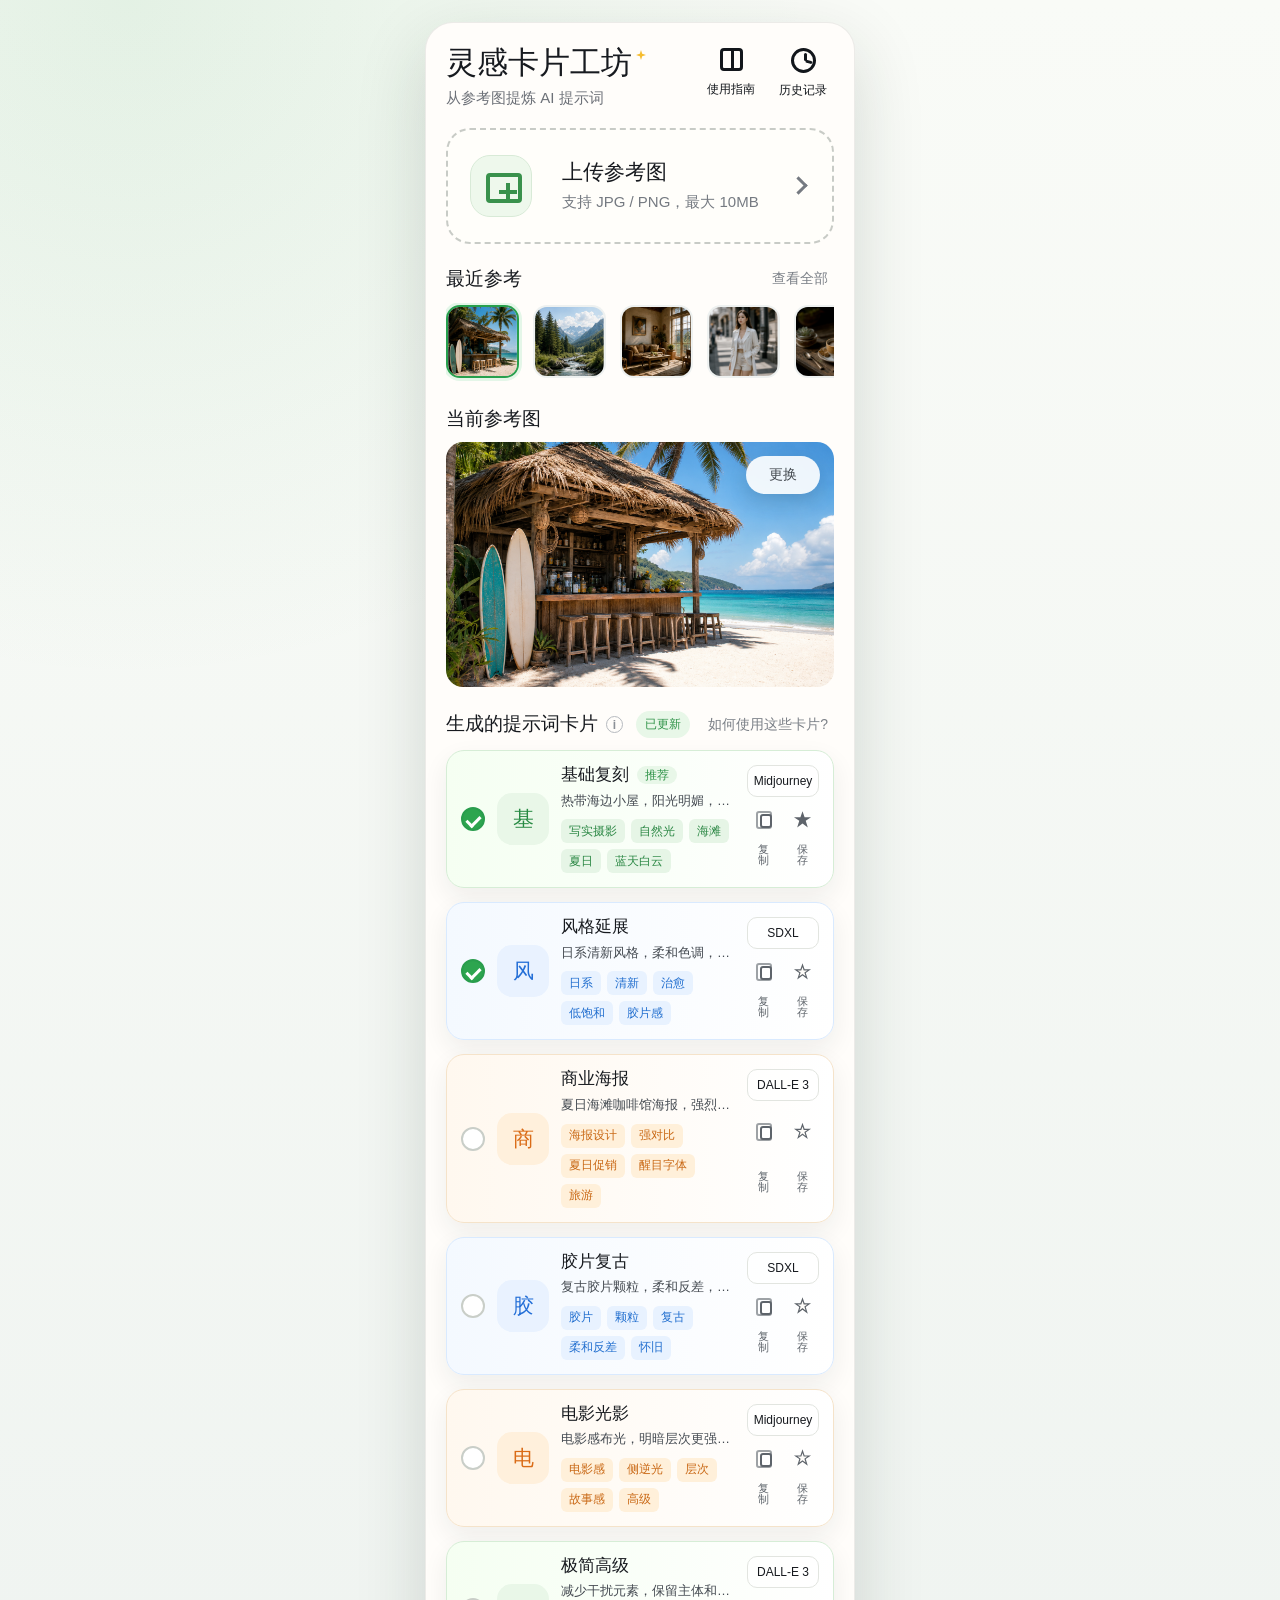
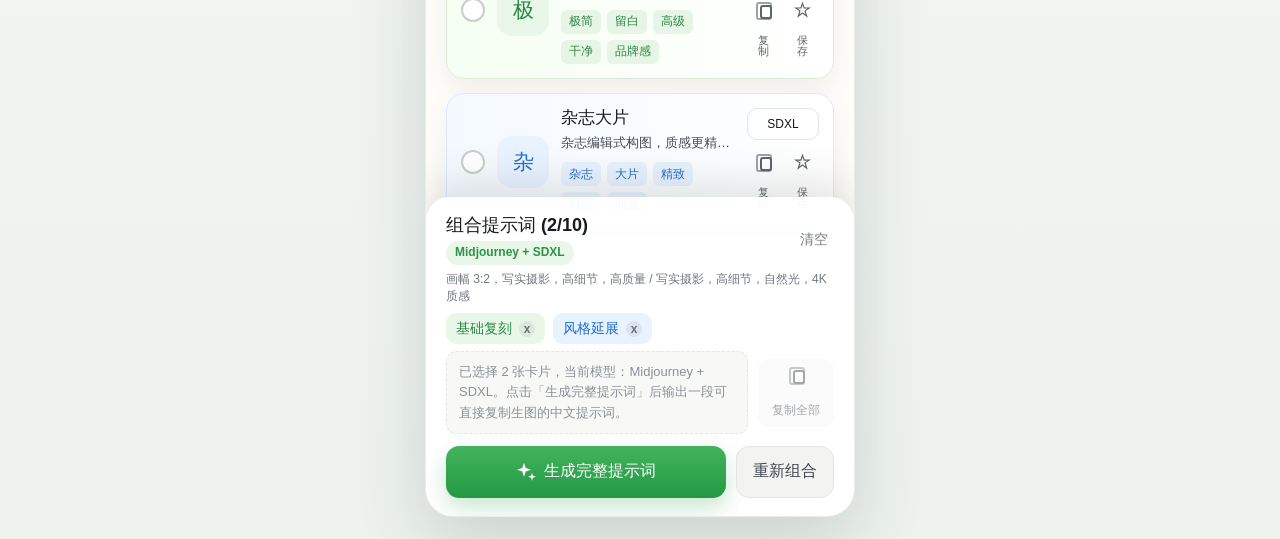
==== index.html @ 82271898 "Update prompt card styles and model label" ====
<!doctype html>
<html lang="en">
  <head>
    <meta charset="UTF-8" />
    <meta name="viewport" content="width=device-width, initial-scale=1.0" />
    <title>灵感卡片工坊</title>
    <script type="module" crossorigin src="./assets/index-Csg4Dhlb.js"></script>
    <link rel="stylesheet" crossorigin href="./assets/index-CiDyqwXQ.css">
  </head>
  <body>
    <div id="root"></div>
  </body>
</html>
---- assets/index-CiDyqwXQ.css ----
:root{font-family:Inter,SF Pro Display,PingFang SC,Microsoft YaHei,Arial,sans-serif;color:#171a1f;background:#eef2ef;font-synthesis:none;text-rendering:optimizeLegibility}*{box-sizing:border-box}body{margin:0;min-width:320px;min-height:100vh;-webkit-font-smoothing:antialiased}button{border:0;color:inherit;font:inherit;cursor:pointer}img{display:block}.app-shell{min-height:100vh;display:flex;justify-content:center;background:radial-gradient(circle at 10% 0%,rgba(82,173,103,.13),transparent 28%),linear-gradient(180deg,#f9fbf7,#edf2ef);padding:22px}.phone-frame{width:min(100%,430px);min-height:920px;position:relative;overflow:hidden;border:1px solid rgba(23,26,31,.08);border-radius:28px;background:#fffdfa;box-shadow:0 24px 70px #162e2029;padding:24px 20px 285px}.topbar{display:flex;align-items:flex-start;justify-content:space-between;gap:18px;margin-bottom:20px}.topbar h1{margin:0;font-size:31px;line-height:1.05;font-weight:860;letter-spacing:0}.topbar h1:after{content:"";display:inline-block;width:10px;height:10px;margin-left:4px;background:#f6bd2f;clip-path:polygon(50% 0,62% 38%,100% 50%,62% 62%,50% 100%,38% 62%,0 50%,38% 38%);transform:translateY(-13px)}.topbar p{margin:8px 0 0;color:#6d7178;font-size:15px;line-height:1.35}.topbar nav{display:flex;gap:10px;flex:0 0 auto}.icon-action{width:62px;min-height:58px;display:grid;justify-items:center;gap:4px;background:transparent;color:#12161b;font-size:12px;line-height:1.15;white-space:nowrap}.icon-action:hover,.icon-action:focus-visible{color:#259245;outline:none}.book-glyph,.clock-glyph,.upload-mark,.glyph,.chevron{display:inline-block;position:relative;flex:0 0 auto}.book-glyph{width:23px;height:23px;border:3px solid currentColor;border-radius:4px}.book-glyph:before{content:"";position:absolute;top:-3px;bottom:-3px;left:8px;border-left:3px solid currentColor}.clock-glyph{width:25px;height:25px;border:3px solid currentColor;border-radius:50%}.clock-glyph:before,.clock-glyph:after{content:"";position:absolute;left:10px;bottom:9px;width:3px;background:currentColor;border-radius:5px;transform-origin:bottom center}.clock-glyph:before{height:8px}.clock-glyph:after{height:7px;transform:rotate(105deg)}.upload-drop{width:100%;min-height:116px;display:grid;grid-template-columns:74px 1fr 18px;align-items:center;gap:18px;padding:20px 22px;border:2px dashed #c8cbc6;border-radius:24px;background:#fffefa;text-align:left}.upload-drop:hover{border-color:#38a354;background:#f9fff7}.upload-mark{width:62px;height:62px;border-radius:20px;background:#eef8ec;border:1px solid #d8ead7}.upload-mark:before{content:"";position:absolute;left:15px;top:17px;width:28px;height:22px;border:4px solid #39914c;border-radius:4px}.upload-mark:after{content:"";position:absolute;right:14px;bottom:15px;width:18px;height:18px;background:linear-gradient(#39914c,#39914c) center / 4px 18px no-repeat,linear-gradient(#39914c,#39914c) center / 18px 4px no-repeat}.upload-drop strong{display:block;font-size:21px;line-height:1.2;font-weight:760}.upload-drop small{display:block;margin-top:8px;color:#757a81;font-size:15px;line-height:1.35}.chevron{width:13px;height:13px;border-top:3px solid #757a81;border-right:3px solid #757a81;transform:rotate(45deg)}.section-heading{display:flex;align-items:center;justify-content:space-between;gap:12px;margin:24px 0 12px}.section-heading h2{margin:0;display:flex;align-items:center;gap:8px;font-size:19px;line-height:1.2;font-weight:800}.section-heading h2 span{display:inline-grid;place-items:center;width:17px;height:17px;border-radius:50%;border:1px solid #b6babf;color:#8b9097;font-size:12px;font-weight:700}.section-heading button{flex:0 0 auto;background:transparent;color:#7a7f86;font-size:14px}.section-heading button:hover{color:#259245}.thumb-row{display:grid;grid-auto-flow:column;grid-auto-columns:73px;gap:14px;overflow-x:auto;padding:2px 0 6px;scrollbar-width:none}.thumb-row::-webkit-scrollbar{display:none}.thumb{width:73px;height:73px;overflow:hidden;padding:0;border-radius:14px;background:#eef1f0;border:2px solid transparent}.thumb.active{border-color:#28a04e;box-shadow:0 0 0 3px #e4f6e8}.thumb img{width:100%;height:100%;object-fit:cover}.image-card{position:relative;height:245px;overflow:hidden;border-radius:17px;background:#edf1ee}.image-card img{width:100%;height:100%;object-fit:cover}.image-card button{position:absolute;top:14px;right:14px;min-width:74px;min-height:38px;border-radius:19px;background:#ffffffe6;color:#444a50;font-size:14px;font-weight:700;box-shadow:0 8px 20px #0000001f}.image-status{position:absolute;left:14px;top:14px;min-height:34px;display:inline-flex;align-items:center;padding:7px 12px;border-radius:999px;background:#121814b8;color:#fff;font-size:13px;font-weight:800;-webkit-backdrop-filter:blur(10px);backdrop-filter:blur(10px)}.analysis-pill{flex:0 0 auto;min-height:26px;display:inline-flex;align-items:center;padding:5px 9px;border-radius:999px;color:#2f9348;background:#e8f7e8;font-size:12px;font-weight:800}.analysis-pill.loading{color:#946315;background:#fff2d9}.analysis-pill.locked{color:#8f5a18;background:#fff0da}.api-notice{display:grid;gap:4px;margin-top:10px;padding:12px;border:1px solid #f0dcc1;border-radius:14px;background:#fff8ef;color:#5e4730}.api-notice strong{font-size:14px;line-height:1.2;font-weight:850}.api-notice span{font-size:12px;line-height:1.55}.card-stack{display:grid;gap:14px}.prompt-card{position:relative;display:grid;grid-template-columns:24px 52px 1fr auto;gap:12px;align-items:center;min-height:116px;padding:14px;border:1px solid #e8ebe7;border-radius:18px;background:#fff;box-shadow:0 10px 26px #232b2612}.prompt-card.selected.green,.prompt-card.green{border-color:#d6edd6;background:linear-gradient(90deg,#f5fff2,#fff)}.prompt-card.selected.blue,.prompt-card.blue{border-color:#d9eaff;background:linear-gradient(90deg,#f4f9ff,#fff)}.prompt-card.selected.orange,.prompt-card.orange{border-color:#f5e3ca;background:linear-gradient(90deg,#fff8ef,#fff)}.select-dot{width:24px;height:24px;padding:0;border:2px solid #c9cec8;border-radius:50%;background:#fff}.prompt-card.selected .select-dot{border-color:#299d4d;background:#2da54f}.select-dot span{display:block;width:9px;height:14px;margin:2px 0 0 6px;border-right:3px solid #fff;border-bottom:3px solid #fff;transform:rotate(45deg);opacity:0}.prompt-card.selected .select-dot span{opacity:1}.card-icon{width:52px;height:52px;display:grid;place-items:center;border-radius:15px;font-size:21px;font-weight:850}.green .card-icon{color:#278a43;background:#e9f7e8}.blue .card-icon{color:#246fd7;background:#e9f2ff}.orange .card-icon{color:#da6b16;background:#fff0dc}.card-content{min-width:0}.card-title-row{display:flex;align-items:center;gap:8px;margin-bottom:6px}.card-title-row h3{margin:0;font-size:17px;line-height:1.15;font-weight:800}.card-title-row strong{padding:2px 8px;border-radius:999px;color:#2f9348;background:#e8f7e8;font-size:12px;line-height:1.2}.card-content p{margin:0;max-width:225px;color:#454b52;font-size:13px;line-height:1.5;white-space:nowrap;overflow:hidden;text-overflow:ellipsis}.tag-row{display:flex;flex-wrap:wrap;gap:6px;margin-top:9px}.tag-row span{min-height:24px;display:inline-flex;align-items:center;padding:3px 8px;border-radius:6px;font-size:12px;line-height:1.2;font-weight:650}.green .tag-row span{color:#2c8845;background:#e6f5e6}.blue .tag-row span{color:#226fcf;background:#e8f2ff}.orange .tag-row span{color:#c96815;background:#fff0da}.card-actions{align-self:stretch;display:grid;grid-template-columns:1fr 1fr;grid-template-rows:32px 1fr;gap:6px;width:72px}.engine-pill{grid-column:1 / -1;display:inline-flex;align-items:center;justify-content:center;min-height:32px;border:1px solid #e2e5e0;border-radius:10px;background:#ffffffc2;font-size:12px;white-space:nowrap}.card-actions button{display:grid;place-items:center;gap:3px;background:transparent;color:#5e646b;font-size:11px;line-height:1}.glyph{width:19px;height:19px;color:currentColor}.copy-glyph:before,.copy-glyph span{content:"";position:absolute;width:12px;height:14px;border:2px solid currentColor;border-radius:3px}.copy-glyph:before{left:2px;top:1px;opacity:.6}.copy-glyph span{right:1px;bottom:1px;background:#fff}.star-glyph{clip-path:polygon(50% 4%,61% 36%,95% 36%,67% 55%,78% 90%,50% 69%,22% 90%,33% 55%,5% 36%,39% 36%);background:currentColor}.star-glyph:after{content:"";position:absolute;top:4px;right:4px;bottom:4px;left:4px;clip-path:inherit;background:#fffdfa}.star-glyph.filled:after{display:none}.spark-glyph{width:20px;height:20px}.spark-glyph:before,.spark-glyph span{content:"";position:absolute;background:currentColor;clip-path:polygon(50% 0,62% 38%,100% 50%,62% 62%,50% 100%,38% 62%,0 50%,38% 38%)}.spark-glyph:before{top:1px;right:5px;bottom:5px;left:1px}.spark-glyph span{width:8px;height:8px;right:0;bottom:1px}.composer{position:absolute;left:0;right:0;bottom:0;padding:18px 20px;border-radius:24px 24px 0 0;background:#fffffff5;box-shadow:0 -14px 40px #242d2821}.composer-header{display:flex;align-items:center;justify-content:space-between;gap:12px;margin-bottom:6px}.composer-title{display:grid;gap:4px;min-width:0}.composer h2{margin:0;font-size:18px;line-height:1.2;font-weight:800}.composer-title span{width:fit-content;max-width:100%;min-height:24px;display:inline-flex;align-items:center;padding:4px 9px;border-radius:999px;color:#2f9348;background:#e8f7e8;font-size:12px;line-height:1.2;font-weight:800;white-space:nowrap;overflow:hidden;text-overflow:ellipsis}.composer-header button{background:transparent;color:#767b82;font-size:14px}.model-settings{margin-bottom:8px;color:#71777f;font-size:12px;line-height:1.45}.selected-chip-row{display:flex;gap:8px;min-height:34px;overflow-x:auto;padding-bottom:7px;scrollbar-width:none}.selected-chip-row::-webkit-scrollbar{display:none}.selected-chip{flex:0 0 auto;display:inline-flex;align-items:center;gap:7px;min-height:31px;padding:6px 10px;border-radius:10px;font-size:14px;font-weight:720}.selected-chip.green{color:#278a43;background:#e9f7e8}.selected-chip.blue{color:#1f6ed0;background:#e9f2ff}.selected-chip.orange{color:#cf6f19;background:#fff0da}.selected-chip span{width:16px;height:16px;display:grid;place-items:center;border-radius:50%;background:#0000000f;color:#697077;font-size:12px;line-height:1}.prompt-output{display:grid;grid-template-columns:1fr 76px;gap:10px;align-items:center;margin-bottom:12px}.prompt-output p{min-height:118px;max-height:172px;overflow:auto;margin:0;padding:10px 12px;border:1px solid #e2e5e0;border-radius:10px;color:#424850;background:#fff;font-size:13px;line-height:1.55;white-space:pre-wrap;user-select:text;-webkit-user-select:text}.prompt-output p.empty{min-height:68px;color:#8a9097;background:#f8f9f7;border-style:dashed}.prompt-output p.generated{color:#2d3630;border-color:#bde3c2;background:#fbfffa}.prompt-output button{min-height:118px;display:grid;place-items:center;gap:5px;border-radius:10px;background:#f7f8f6;color:#515860;font-size:12px}.prompt-output p.empty+button{min-height:68px}.prompt-output button:disabled{cursor:not-allowed;opacity:.52}.composer-actions{display:grid;grid-template-columns:1fr 98px;gap:10px}.primary-action,.secondary-action{min-height:52px;display:inline-flex;align-items:center;justify-content:center;gap:8px;border-radius:13px;font-size:16px;font-weight:800}.primary-action{color:#fff;background:linear-gradient(180deg,#43b45d,#249844);box-shadow:0 10px 22px #2498443d}.primary-action.loading{background:linear-gradient(180deg,#6fc680,#3ca65a)}.primary-action.locked{color:#80501b;background:linear-gradient(180deg,#ffe0b6,#f6c579);box-shadow:0 10px 22px #a1671f29}.primary-action:disabled,.primary-action[disabled]{cursor:not-allowed;background:#d9ddd7;box-shadow:none}.secondary-action{color:#41484f;background:#f3f4f2;border:1px solid #e3e5e1}.toast{position:fixed;left:50%;bottom:24px;z-index:30;transform:translate(-50%);max-width:min(360px,calc(100vw - 36px));padding:11px 16px;border-radius:999px;background:#1a1e22eb;color:#fff;font-size:14px;box-shadow:0 12px 30px #0003}.modal-backdrop{position:absolute;top:0;right:0;bottom:0;left:0;z-index:20;display:grid;place-items:end center;padding:20px;background:#10161257}.modal{width:100%;padding:20px;border-radius:20px;background:#fff;box-shadow:0 20px 55px #00000038}.modal h2{margin:0 0 10px;font-size:20px}.modal p{margin:0;color:#4d545b;font-size:15px;line-height:1.7}.modal button{width:100%;min-height:46px;margin-top:18px;border-radius:12px;background:#259245;color:#fff;font-weight:800}.visually-hidden{position:absolute;width:1px;height:1px;overflow:hidden;clip:rect(0 0 0 0);white-space:nowrap}@media(max-width:520px){.app-shell{padding:0;background:#fffdfa}.phone-frame{width:100%;min-height:100vh;border:0;border-radius:0;box-shadow:none;padding-inline:18px}.topbar h1{font-size:30px}}@media(max-width:390px){.phone-frame{padding:20px 14px 290px}.topbar{gap:8px}.topbar nav{gap:6px}.icon-action{width:55px;font-size:11px}.upload-drop{grid-template-columns:58px 1fr 14px;gap:13px;padding:16px}.upload-mark{width:54px;height:54px}.prompt-card{grid-template-columns:22px 46px 1fr}.card-actions{grid-column:3 / 4;width:100%;grid-template-columns:auto 56px 56px;grid-template-rows:30px;margin-top:4px}.engine-pill{grid-column:auto}.composer-actions{grid-template-columns:1fr}}
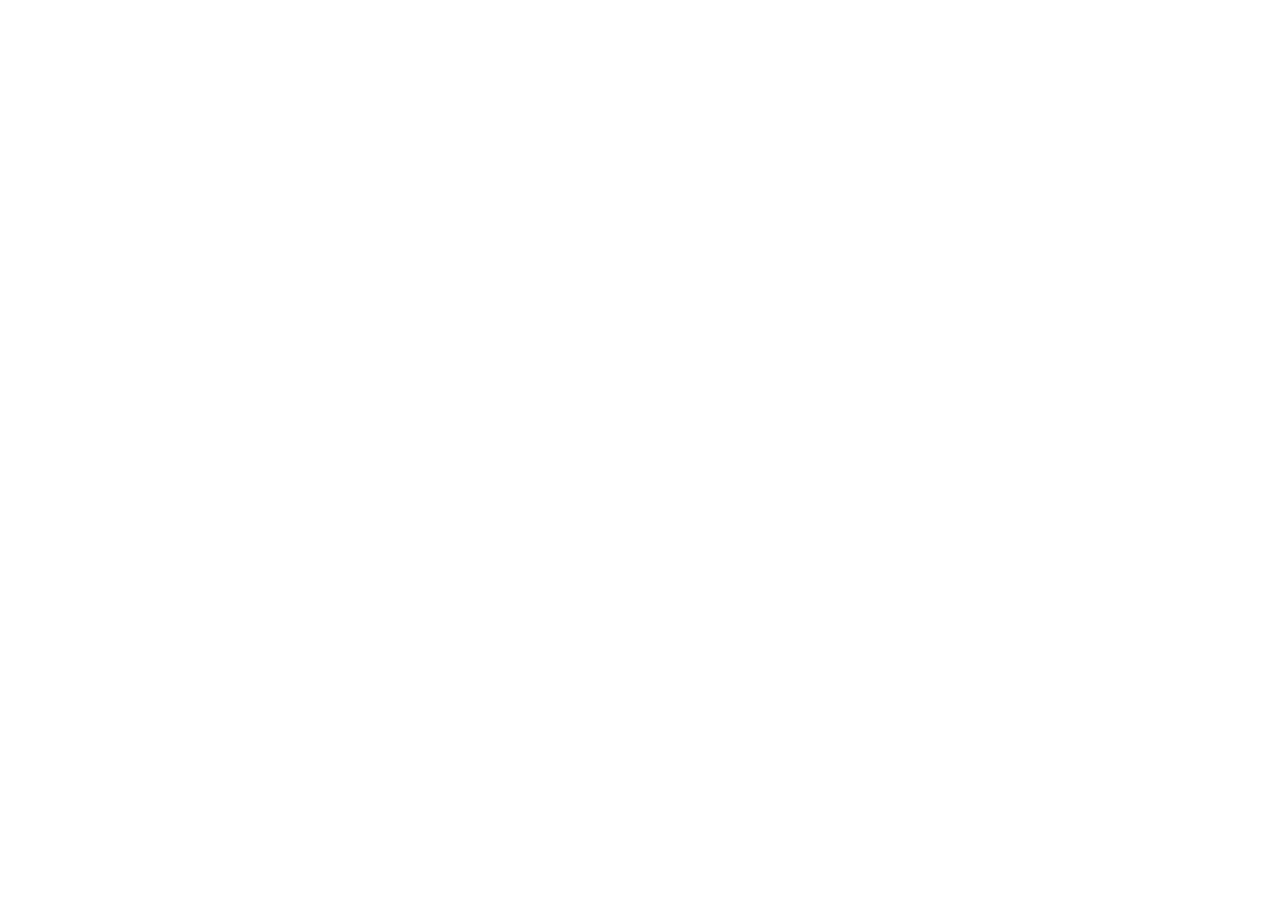
==== commit 99810636: "Update aspect ratio selector: index.html" ====
--- a/index.html
+++ b/index.html
@@ -4,8 +4,8 @@
     <meta charset="UTF-8" />
     <meta name="viewport" content="width=device-width, initial-scale=1.0" />
     <title>灵感卡片工坊</title>
-    <script type="module" crossorigin src="./assets/index-Csg4Dhlb.js"></script>
-    <link rel="stylesheet" crossorigin href="./assets/index-CiDyqwXQ.css">
+    <script type="module" crossorigin src="./assets/index-CH3sRKUC.js"></script>
+    <link rel="stylesheet" crossorigin href="./assets/index-BZkki-k-.css">
   </head>
   <body>
     <div id="root"></div>
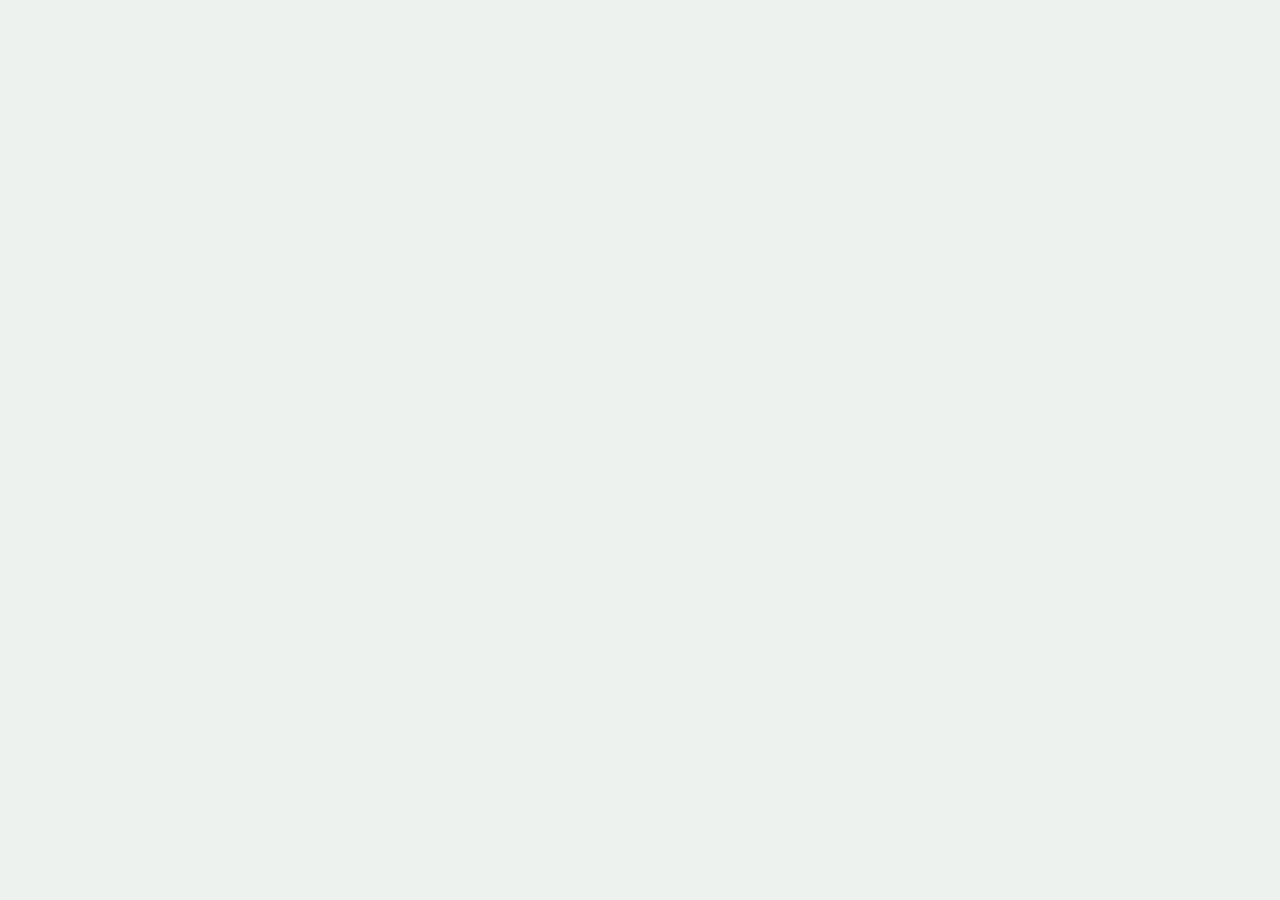
==== commit 7b43a0fc: "Fix composer count and vertical ratio: index.html" ====
--- a/index.html
+++ b/index.html
@@ -4,7 +4,7 @@
     <meta charset="UTF-8" />
     <meta name="viewport" content="width=device-width, initial-scale=1.0" />
     <title>灵感卡片工坊</title>
-    <script type="module" crossorigin src="./assets/index-CH3sRKUC.js"></script>
+    <script type="module" crossorigin src="./assets/index-DZ1Tg1NJ.js"></script>
     <link rel="stylesheet" crossorigin href="./assets/index-BZkki-k-.css">
   </head>
   <body>
--- a/assets/index-BZkki-k-.css
+++ b/assets/index-BZkki-k-.css
@@ -0,0 +1 @@
+:root{font-family:Inter,SF Pro Display,PingFang SC,Microsoft YaHei,Arial,sans-serif;color:#171a1f;background:#eef2ef;font-synthesis:none;text-rendering:optimizeLegibility}*{box-sizing:border-box}body{margin:0;min-width:320px;min-height:100vh;-webkit-font-smoothing:antialiased}button{border:0;color:inherit;font:inherit;cursor:pointer}img{display:block}.app-shell{min-height:100vh;display:flex;justify-content:center;background:radial-gradient(circle at 10% 0%,rgba(82,173,103,.13),transparent 28%),linear-gradient(180deg,#f9fbf7,#edf2ef);padding:22px}.phone-frame{width:min(100%,430px);min-height:920px;position:relative;overflow:hidden;border:1px solid rgba(23,26,31,.08);border-radius:28px;background:#fffdfa;box-shadow:0 24px 70px #162e2029;padding:24px 20px 345px}.topbar{display:flex;align-items:flex-start;justify-content:space-between;gap:18px;margin-bottom:20px}.topbar h1{margin:0;font-size:31px;line-height:1.05;font-weight:860;letter-spacing:0}.topbar h1:after{content:"";display:inline-block;width:10px;height:10px;margin-left:4px;background:#f6bd2f;clip-path:polygon(50% 0,62% 38%,100% 50%,62% 62%,50% 100%,38% 62%,0 50%,38% 38%);transform:translateY(-13px)}.topbar p{margin:8px 0 0;color:#6d7178;font-size:15px;line-height:1.35}.topbar nav{display:flex;gap:10px;flex:0 0 auto}.icon-action{width:62px;min-height:58px;display:grid;justify-items:center;gap:4px;background:transparent;color:#12161b;font-size:12px;line-height:1.15;white-space:nowrap}.icon-action:hover,.icon-action:focus-visible{color:#259245;outline:none}.book-glyph,.clock-glyph,.upload-mark,.glyph,.chevron{display:inline-block;position:relative;flex:0 0 auto}.book-glyph{width:23px;height:23px;border:3px solid currentColor;border-radius:4px}.book-glyph:before{content:"";position:absolute;top:-3px;bottom:-3px;left:8px;border-left:3px solid currentColor}.clock-glyph{width:25px;height:25px;border:3px solid currentColor;border-radius:50%}.clock-glyph:before,.clock-glyph:after{content:"";position:absolute;left:10px;bottom:9px;width:3px;background:currentColor;border-radius:5px;transform-origin:bottom center}.clock-glyph:before{height:8px}.clock-glyph:after{height:7px;transform:rotate(105deg)}.upload-drop{width:100%;min-height:116px;display:grid;grid-template-columns:74px 1fr 18px;align-items:center;gap:18px;padding:20px 22px;border:2px dashed #c8cbc6;border-radius:24px;background:#fffefa;text-align:left}.upload-drop:hover{border-color:#38a354;background:#f9fff7}.upload-mark{width:62px;height:62px;border-radius:20px;background:#eef8ec;border:1px solid #d8ead7}.upload-mark:before{content:"";position:absolute;left:15px;top:17px;width:28px;height:22px;border:4px solid #39914c;border-radius:4px}.upload-mark:after{content:"";position:absolute;right:14px;bottom:15px;width:18px;height:18px;background:linear-gradient(#39914c,#39914c) center / 4px 18px no-repeat,linear-gradient(#39914c,#39914c) center / 18px 4px no-repeat}.upload-drop strong{display:block;font-size:21px;line-height:1.2;font-weight:760}.upload-drop small{display:block;margin-top:8px;color:#757a81;font-size:15px;line-height:1.35}.chevron{width:13px;height:13px;border-top:3px solid #757a81;border-right:3px solid #757a81;transform:rotate(45deg)}.section-heading{display:flex;align-items:center;justify-content:space-between;gap:12px;margin:24px 0 12px}.section-heading h2{margin:0;display:flex;align-items:center;gap:8px;font-size:19px;line-height:1.2;font-weight:800}.section-heading h2 span{display:inline-grid;place-items:center;width:17px;height:17px;border-radius:50%;border:1px solid #b6babf;color:#8b9097;font-size:12px;font-weight:700}.section-heading button{flex:0 0 auto;background:transparent;color:#7a7f86;font-size:14px}.section-heading button:hover{color:#259245}.thumb-row{display:grid;grid-auto-flow:column;grid-auto-columns:73px;gap:14px;overflow-x:auto;padding:2px 0 6px;scrollbar-width:none}.thumb-row::-webkit-scrollbar{display:none}.thumb{width:73px;height:73px;overflow:hidden;padding:0;border-radius:14px;background:#eef1f0;border:2px solid transparent}.thumb.active{border-color:#28a04e;box-shadow:0 0 0 3px #e4f6e8}.thumb img{width:100%;height:100%;object-fit:cover}.image-card{position:relative;height:245px;overflow:hidden;border-radius:17px;background:#edf1ee}.image-card img{width:100%;height:100%;object-fit:cover}.image-card button{position:absolute;top:14px;right:14px;min-width:74px;min-height:38px;border-radius:19px;background:#ffffffe6;color:#444a50;font-size:14px;font-weight:700;box-shadow:0 8px 20px #0000001f}.image-status{position:absolute;left:14px;top:14px;min-height:34px;display:inline-flex;align-items:center;padding:7px 12px;border-radius:999px;background:#121814b8;color:#fff;font-size:13px;font-weight:800;-webkit-backdrop-filter:blur(10px);backdrop-filter:blur(10px)}.analysis-pill{flex:0 0 auto;min-height:26px;display:inline-flex;align-items:center;padding:5px 9px;border-radius:999px;color:#2f9348;background:#e8f7e8;font-size:12px;font-weight:800}.analysis-pill.loading{color:#946315;background:#fff2d9}.analysis-pill.locked{color:#8f5a18;background:#fff0da}.api-notice{display:grid;gap:4px;margin-top:10px;padding:12px;border:1px solid #f0dcc1;border-radius:14px;background:#fff8ef;color:#5e4730}.api-notice strong{font-size:14px;line-height:1.2;font-weight:850}.api-notice span{font-size:12px;line-height:1.55}.card-stack{display:grid;gap:14px}.prompt-card{position:relative;display:grid;grid-template-columns:24px 52px 1fr auto;gap:12px;align-items:center;min-height:116px;padding:14px;border:1px solid #e8ebe7;border-radius:18px;background:#fff;box-shadow:0 10px 26px #232b2612}.prompt-card.selected.green,.prompt-card.green{border-color:#d6edd6;background:linear-gradient(90deg,#f5fff2,#fff)}.prompt-card.selected.blue,.prompt-card.blue{border-color:#d9eaff;background:linear-gradient(90deg,#f4f9ff,#fff)}.prompt-card.selected.orange,.prompt-card.orange{border-color:#f5e3ca;background:linear-gradient(90deg,#fff8ef,#fff)}.select-dot{width:24px;height:24px;padding:0;border:2px solid #c9cec8;border-radius:50%;background:#fff}.prompt-card.selected .select-dot{border-color:#299d4d;background:#2da54f}.select-dot span{display:block;width:9px;height:14px;margin:2px 0 0 6px;border-right:3px solid #fff;border-bottom:3px solid #fff;transform:rotate(45deg);opacity:0}.prompt-card.selected .select-dot span{opacity:1}.card-icon{width:52px;height:52px;display:grid;place-items:center;border-radius:15px;font-size:21px;font-weight:850}.green .card-icon{color:#278a43;background:#e9f7e8}.blue .card-icon{color:#246fd7;background:#e9f2ff}.orange .card-icon{color:#da6b16;background:#fff0dc}.card-content{min-width:0}.card-title-row{display:flex;align-items:center;gap:8px;margin-bottom:6px}.card-title-row h3{margin:0;font-size:17px;line-height:1.15;font-weight:800}.card-title-row strong{padding:2px 8px;border-radius:999px;color:#2f9348;background:#e8f7e8;font-size:12px;line-height:1.2}.card-content p{margin:0;max-width:225px;color:#454b52;font-size:13px;line-height:1.5;white-space:nowrap;overflow:hidden;text-overflow:ellipsis}.tag-row{display:flex;flex-wrap:wrap;gap:6px;margin-top:9px}.tag-row span{min-height:24px;display:inline-flex;align-items:center;padding:3px 8px;border-radius:6px;font-size:12px;line-height:1.2;font-weight:650}.green .tag-row span{color:#2c8845;background:#e6f5e6}.blue .tag-row span{color:#226fcf;background:#e8f2ff}.orange .tag-row span{color:#c96815;background:#fff0da}.card-actions{align-self:stretch;display:grid;grid-template-columns:1fr 1fr;grid-template-rows:32px 1fr;gap:6px;width:72px}.engine-pill{grid-column:1 / -1;display:inline-flex;align-items:center;justify-content:center;min-height:32px;border:1px solid #e2e5e0;border-radius:10px;background:#ffffffc2;font-size:12px;white-space:nowrap}.card-actions button{display:grid;place-items:center;gap:3px;background:transparent;color:#5e646b;font-size:11px;line-height:1}.glyph{width:19px;height:19px;color:currentColor}.copy-glyph:before,.copy-glyph span{content:"";position:absolute;width:12px;height:14px;border:2px solid currentColor;border-radius:3px}.copy-glyph:before{left:2px;top:1px;opacity:.6}.copy-glyph span{right:1px;bottom:1px;background:#fff}.star-glyph{clip-path:polygon(50% 4%,61% 36%,95% 36%,67% 55%,78% 90%,50% 69%,22% 90%,33% 55%,5% 36%,39% 36%);background:currentColor}.star-glyph:after{content:"";position:absolute;top:4px;right:4px;bottom:4px;left:4px;clip-path:inherit;background:#fffdfa}.star-glyph.filled:after{display:none}.spark-glyph{width:20px;height:20px}.spark-glyph:before,.spark-glyph span{content:"";position:absolute;background:currentColor;clip-path:polygon(50% 0,62% 38%,100% 50%,62% 62%,50% 100%,38% 62%,0 50%,38% 38%)}.spark-glyph:before{top:1px;right:5px;bottom:5px;left:1px}.spark-glyph span{width:8px;height:8px;right:0;bottom:1px}.composer{position:absolute;left:0;right:0;bottom:0;padding:18px 20px;border-radius:24px 24px 0 0;background:#fffffff5;box-shadow:0 -14px 40px #242d2821}.composer-header{display:flex;align-items:center;justify-content:space-between;gap:12px;margin-bottom:6px}.composer-title{display:grid;gap:4px;min-width:0}.composer h2{margin:0;font-size:18px;line-height:1.2;font-weight:800}.composer-title span{width:fit-content;max-width:100%;min-height:24px;display:inline-flex;align-items:center;padding:4px 9px;border-radius:999px;color:#2f9348;background:#e8f7e8;font-size:12px;line-height:1.2;font-weight:800;white-space:nowrap;overflow:hidden;text-overflow:ellipsis}.composer-header button{background:transparent;color:#767b82;font-size:14px}.model-settings{margin-bottom:8px;color:#71777f;font-size:12px;line-height:1.45}.aspect-control{display:grid;gap:8px;margin-bottom:9px}.aspect-control>span{color:#4c535a;font-size:13px;line-height:1.2;font-weight:800}.aspect-options{display:grid;grid-auto-flow:column;grid-auto-columns:minmax(66px,1fr);gap:7px;overflow-x:auto;padding-bottom:2px;scrollbar-width:none}.aspect-options::-webkit-scrollbar{display:none}.aspect-options button{min-height:44px;display:grid;place-items:center;gap:2px;padding:6px 8px;border:1px solid #e0e4df;border-radius:10px;background:#f8f9f7;color:#555c63;box-shadow:inset 0 0 0 1px #ffffff80}.aspect-options button.active{border-color:#8fd69b;background:#eaf8e9;color:#218842;box-shadow:0 5px 14px #299d4d1f}.aspect-options strong{font-size:13px;line-height:1;font-weight:850}.aspect-options small{font-size:10px;line-height:1.1;font-weight:700;white-space:nowrap}.selected-chip-row{display:flex;gap:8px;min-height:34px;overflow-x:auto;padding-bottom:7px;scrollbar-width:none}.selected-chip-row::-webkit-scrollbar{display:none}.selected-chip{flex:0 0 auto;display:inline-flex;align-items:center;gap:7px;min-height:31px;padding:6px 10px;border-radius:10px;font-size:14px;font-weight:720}.selected-chip.green{color:#278a43;background:#e9f7e8}.selected-chip.blue{color:#1f6ed0;background:#e9f2ff}.selected-chip.orange{color:#cf6f19;background:#fff0da}.selected-chip span{width:16px;height:16px;display:grid;place-items:center;border-radius:50%;background:#0000000f;color:#697077;font-size:12px;line-height:1}.prompt-output{display:grid;grid-template-columns:1fr 76px;gap:10px;align-items:center;margin-bottom:12px}.prompt-output p{min-height:118px;max-height:172px;overflow:auto;margin:0;padding:10px 12px;border:1px solid #e2e5e0;border-radius:10px;color:#424850;background:#fff;font-size:13px;line-height:1.55;white-space:pre-wrap;user-select:text;-webkit-user-select:text}.prompt-output p.empty{min-height:68px;color:#8a9097;background:#f8f9f7;border-style:dashed}.prompt-output p.generated{color:#2d3630;border-color:#bde3c2;background:#fbfffa}.prompt-output button{min-height:118px;display:grid;place-items:center;gap:5px;border-radius:10px;background:#f7f8f6;color:#515860;font-size:12px}.prompt-output p.empty+button{min-height:68px}.prompt-output button:disabled{cursor:not-allowed;opacity:.52}.composer-actions{display:grid;grid-template-columns:1fr 98px;gap:10px}.primary-action,.secondary-action{min-height:52px;display:inline-flex;align-items:center;justify-content:center;gap:8px;border-radius:13px;font-size:16px;font-weight:800}.primary-action{color:#fff;background:linear-gradient(180deg,#43b45d,#249844);box-shadow:0 10px 22px #2498443d}.primary-action.loading{background:linear-gradient(180deg,#6fc680,#3ca65a)}.primary-action.locked{color:#80501b;background:linear-gradient(180deg,#ffe0b6,#f6c579);box-shadow:0 10px 22px #a1671f29}.primary-action:disabled,.primary-action[disabled]{cursor:not-allowed;background:#d9ddd7;box-shadow:none}.secondary-action{color:#41484f;background:#f3f4f2;border:1px solid #e3e5e1}.toast{position:fixed;left:50%;bottom:24px;z-index:30;transform:translate(-50%);max-width:min(360px,calc(100vw - 36px));padding:11px 16px;border-radius:999px;background:#1a1e22eb;color:#fff;font-size:14px;box-shadow:0 12px 30px #0003}.modal-backdrop{position:absolute;top:0;right:0;bottom:0;left:0;z-index:20;display:grid;place-items:end center;padding:20px;background:#10161257}.modal{width:100%;padding:20px;border-radius:20px;background:#fff;box-shadow:0 20px 55px #00000038}.modal h2{margin:0 0 10px;font-size:20px}.modal p{margin:0;color:#4d545b;font-size:15px;line-height:1.7}.modal button{width:100%;min-height:46px;margin-top:18px;border-radius:12px;background:#259245;color:#fff;font-weight:800}.visually-hidden{position:absolute;width:1px;height:1px;overflow:hidden;clip:rect(0 0 0 0);white-space:nowrap}@media(max-width:520px){.app-shell{padding:0;background:#fffdfa}.phone-frame{width:100%;min-height:100vh;border:0;border-radius:0;box-shadow:none;padding-inline:18px;padding-bottom:350px}.topbar h1{font-size:30px}}@media(max-width:390px){.phone-frame{padding:20px 14px 355px}.topbar{gap:8px}.topbar nav{gap:6px}.icon-action{width:55px;font-size:11px}.upload-drop{grid-template-columns:58px 1fr 14px;gap:13px;padding:16px}.upload-mark{width:54px;height:54px}.prompt-card{grid-template-columns:22px 46px 1fr}.card-actions{grid-column:3 / 4;width:100%;grid-template-columns:auto 56px 56px;grid-template-rows:30px;margin-top:4px}.engine-pill{grid-column:auto}.composer-actions{grid-template-columns:1fr}}
